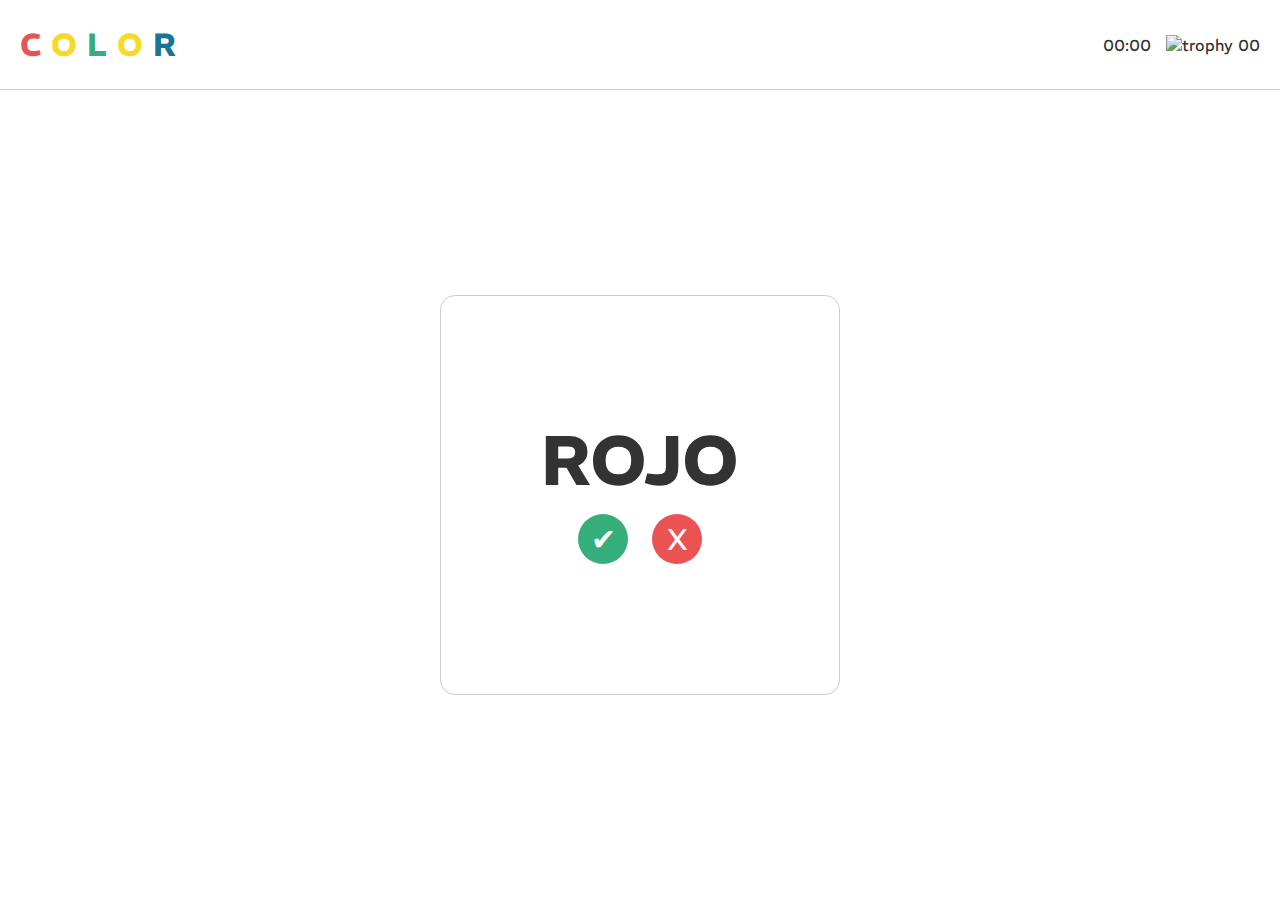
==== index.html @ 69d1f13e "First commit" ====
<!DOCTYPE html>
<html lang="en">

<head>
    <meta charset="UTF-8">
    <meta name="viewport" content="width=device-width, initial-scale=1.0">
    <link rel="icon" type="image/x-icon" href="/img/favicon.ico">
    <link rel="stylesheet" href="style.css">
    <title>COLOR</title>
</head>

<body>
    <header>
        <h1 class="logo">
            <span class="red">C</span>
            <span class="yellow">O</span>
            <span class="green">L</span>
            <span class="yellow">O</span>
            <span class="blue">R</span>
        </h1>
        <div class="score">
            <div id="timer" class="clock">00:00</div>
            <img src="https://cdn-icons-png.flaticon.com/512/3112/3112946.png" alt="trophy">
            <p id="score-counter">00</p>
        </div>

    </header>

    <main>
        <div class="box">
            <h1 id="color-text"></h1>

            <div>
                <button id="correct-btn" class="button correctBtn">✔</button>
                <button id="incorrect-btn" class="button incorrectBtn">X</button>
            </div>

        </div>


    </main>

    <script src="js/main.js"></script>
    <script src="js/alerts.js"></script>
    <script src="https://cdn.jsdelivr.net/npm/sweetalert2@11"></script>
</body>

</html>
---- style.css ----
@import url('https://fonts.googleapis.com/css2?family=REM&display=swap');

* {
    margin: 0;
    padding: 0;
    box-sizing: border-box;
    font-family: 'REM', sans-serif;
}

body {
    background-color: #ffffff;
    color: #333333;
}

/* HEADER_______________________________ */
header {
    width: 100%;
    height: 10vh;
    display: flex;
    padding: 10px 20px;
    align-items: center;
    justify-content: space-between;
    border-bottom: 1px #cccccc solid;
}

header .logo .red {
    color: #EB5353;
}

header .logo .yellow {
    color: #F9D923;
}

header .logo .green {
    color: #36AE7C;
}

header .logo .blue {
    color: #187498;
}

header .score {
    display: flex;
    align-items: center;
    justify-content: center;
}

header .score img {
    height: 20px;
    margin: 0 5px;
}

header .score .clock {
    margin: 0 10px;
}

/* CONTENT_______________________________ */
main {
    height: 90vh;
    display: flex;
    justify-content: center;
    align-items: center;
}

main .box {
    display: flex;
    align-items: center;
    justify-content: center;
    flex-direction: column;
    width: 400px;
    height: 400px;
    border-radius: 15px;
    border: 1px #cccccc solid;
}

main .box h1 {
    font-size: 70px;
}

main .box .button {
    width: 50px;
    height: 50px;
    margin: 10px;
    font-size: 30px;
    color: #ffffff;
    border-radius: 50%;
    border: none;
}

main .box .correctBtn {
    background-color: #36AE7C;
}

main .box .incorrectBtn {
    background-color: #EB5353;
}
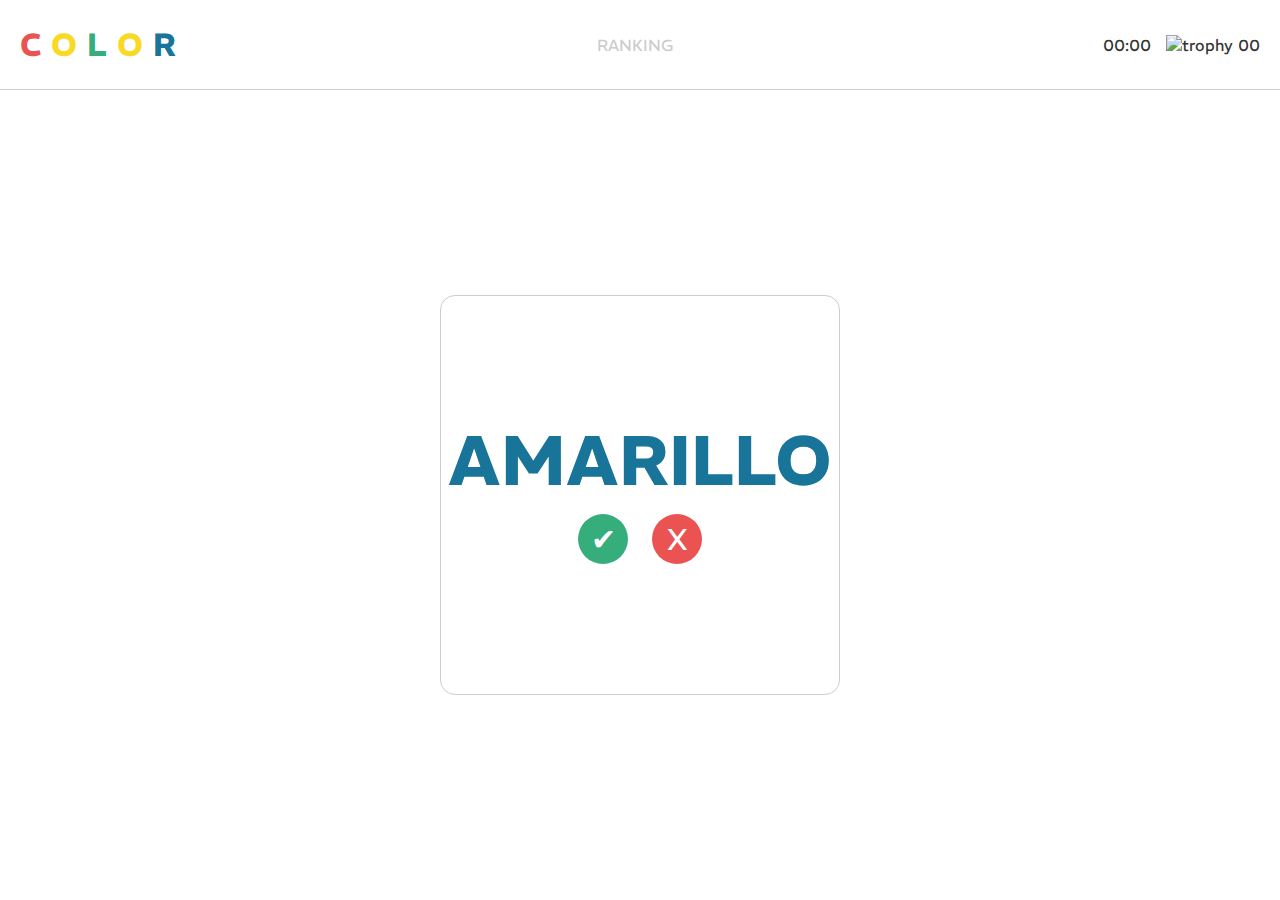
==== commit 15127b9a: "Agregue Ranking" ====
--- a/index.html
+++ b/index.html
@@ -2,47 +2,61 @@
 <html lang="en">
 
 <head>
-    <meta charset="UTF-8">
-    <meta name="viewport" content="width=device-width, initial-scale=1.0">
-    <link rel="icon" type="image/x-icon" href="/img/favicon.ico">
-    <link rel="stylesheet" href="style.css">
-    <title>COLOR</title>
+  <meta charset="UTF-8">
+  <meta name="viewport" content="width=device-width, initial-scale=1.0">
+  <link rel="icon" type="image/x-icon" href="assets/img/favicon.ico">
+  <link rel="stylesheet" href="assets/css/style.css">
+  <title>COLOR</title>
 </head>
 
 <body>
-    <header>
-        <h1 class="logo">
-            <span class="red">C</span>
-            <span class="yellow">O</span>
-            <span class="green">L</span>
-            <span class="yellow">O</span>
-            <span class="blue">R</span>
-        </h1>
-        <div class="score">
-            <div id="timer" class="clock">00:00</div>
-            <img src="https://cdn-icons-png.flaticon.com/512/3112/3112946.png" alt="trophy">
-            <p id="score-counter">00</p>
-        </div>
+  <header>
+    <h1 class="logo">
+      <span class="red">C</span>
+      <span class="yellow">O</span>
+      <span class="green">L</span>
+      <span class="yellow">O</span>
+      <span class="blue">R</span>
+    </h1>
+    <a href="top.html">RANKING</a>
+    <div class="score">
+      <div id="timer" class="clock">00:00</div>
+      <img src="https://cdn-icons-png.flaticon.com/512/3112/3112946.png" alt="trophy">
+      <p id="score-counter">00</p>
+    </div>
+  </header>
 
-    </header>
+  <main>
+    <div class="box">
+      <h1 id="color-text"></h1>
 
-    <main>
-        <div class="box">
-            <h1 id="color-text"></h1>
+      <div>
+        <button id="correct-btn" class="button correctBtn">✔</button>
+        <button id="incorrect-btn" class="button incorrectBtn">X</button>
+      </div>
+    </div>
 
-            <div>
-                <button id="correct-btn" class="button correctBtn">✔</button>
-                <button id="incorrect-btn" class="button incorrectBtn">X</button>
-            </div>
+    <div id=center-box class="center"></div>
 
-        </div>
+  </main>
 
-
-    </main>
-
-    <script src="js/main.js"></script>
-    <script src="js/alerts.js"></script>
-    <script src="https://cdn.jsdelivr.net/npm/sweetalert2@11"></script>
+  <script src="assets/js/main.js"></script>
+  <script src="assets/js/alerts.js"></script>
+  <script src="https://cdn.jsdelivr.net/npm/sweetalert2@11"></script>
 </body>
 
-</html>+</html>
+
+<!--     <div class="stats-box">
+      <h1>STATS</h1>
+      <div class="stats">
+        <p><img src="https://cdn-icons-png.flaticon.com/512/3112/3112946.png" alt="trophy">POINTS:</p>
+        <p><img src="https://cdn-icons-png.flaticon.com/512/3003/3003126.png" alt="timer">TIME:</p>
+      </div>
+      <form>
+        <label for="nickname">NICKNAME:</label>
+        <input type="text" id="nickname" name="nickname">
+        <input type="submit" id="login-button" value="SIGN IN">
+      </form>
+    </div>
+ -->--- a/assets/css/style.css
+++ b/assets/css/style.css
@@ -0,0 +1,165 @@
+@import url('https://fonts.googleapis.com/css2?family=REM&display=swap');
+
+* {
+  margin: 0;
+  padding: 0;
+  box-sizing: border-box;
+  font-family: 'REM', sans-serif;
+}
+
+body {
+  background-color: #ffffff;
+  color: #333333;
+}
+
+/* HEADER_______________________________ */
+header {
+  width: 100%;
+  height: 10vh;
+  display: flex;
+  padding: 10px 20px;
+  align-items: center;
+  justify-content: space-between;
+  border-bottom: 1px #cccccc solid;
+}
+
+header .logo .red {
+  color: #EB5353;
+}
+
+header .logo .yellow {
+  color: #F9D923;
+}
+
+header .logo .green {
+  color: #36AE7C;
+}
+
+header .logo .blue {
+  color: #187498;
+}
+
+header a {
+  text-decoration: none;
+  color: #cccccc;
+}
+
+header .score {
+  display: flex;
+  align-items: center;
+  justify-content: center;
+}
+
+header .score img {
+  height: 20px;
+  margin: 0 5px;
+}
+
+header .score .clock {
+  margin: 0 10px;
+}
+
+/* CONTENT_______________________________ */
+main {
+  height: 90vh;
+  display: flex;
+  justify-content: center;
+  align-items: center;
+}
+
+/* MAIN BOX */
+main .box {
+  display: flex;
+  align-items: center;
+  justify-content: center;
+  flex-direction: column;
+  width: 400px;
+  min-height: 400px;
+  border-radius: 15px;
+  border: 1px #cccccc solid;
+}
+
+main .box h1 {
+  font-size: 70px;
+}
+
+main .box .button {
+  width: 50px;
+  height: 50px;
+  margin: 10px;
+  font-size: 30px;
+  color: #ffffff;
+  border-radius: 50%;
+  border: none;
+}
+
+main .box .correctBtn {
+  background-color: #36AE7C;
+}
+
+main .box .incorrectBtn {
+  background-color: #EB5353;
+}
+
+/*STATS BOX*/
+.center {
+  position: fixed;
+  top: 50%;
+  left: 50%;
+  transform: translate(-50%, -50%);
+}
+
+
+.center .stats-box {
+  display: flex;
+  flex-direction: column;
+  width: 400px;
+  height: 400px;
+  padding: 0 40px;
+  border-radius: 15px;
+  background-color: #ffffff;
+  border: 1px #cccccc solid;
+  font-size: 20px;
+}
+
+.stats-box .stats{
+padding: 20px 0;
+}
+
+.stats-box .stats p img {
+  height: 20px;
+  margin: 0 5px;
+}
+
+.stats-box h1 {
+  text-align: center;
+  padding: 10px 0;
+}
+
+.stats-box form {
+  width: 100%;
+  padding: 20px 0;
+  display: flex;
+  flex-direction: column;
+}
+
+.stats-box form input[type="text"]{
+  outline: none;
+  border: none;
+  padding: 5px 0;
+  margin: 20px 0 0 0;
+  color: #cccccc;
+  font-size: 20px;
+  border-bottom: 1px #cccccc solid;
+}
+
+.stats-box form input[type="submit"]{
+  width: 150px;
+  height: 30px;
+  margin: 20px 0;
+  cursor: pointer;
+  border: none;
+  border-radius: 50px;
+  color: #ffffff;
+  background-color: #36AE7C;
+}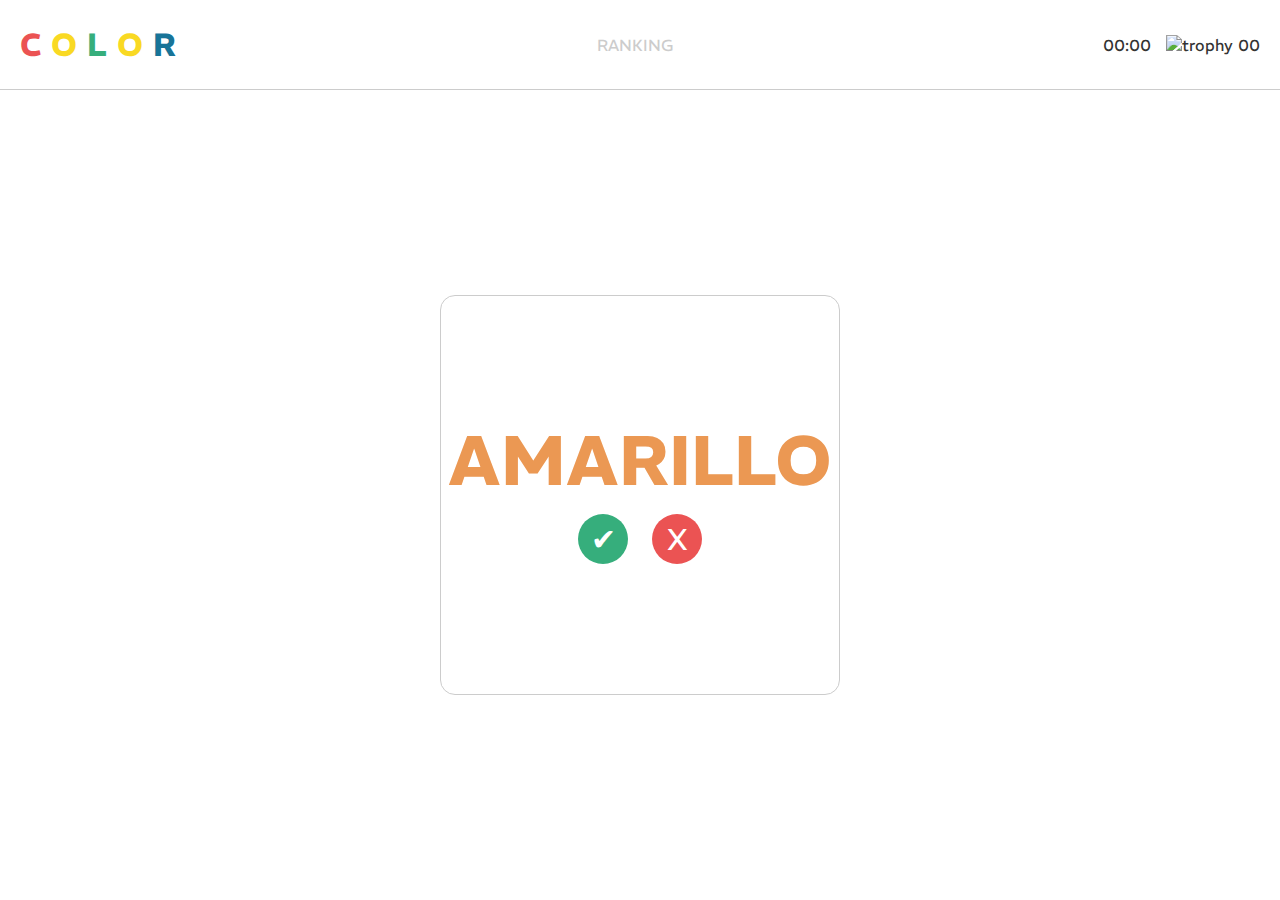
==== commit b934442e: "Repare error al cargar" ====
--- a/index.html
+++ b/index.html
@@ -11,13 +11,15 @@
 
 <body>
   <header>
-    <h1 class="logo">
-      <span class="red">C</span>
-      <span class="yellow">O</span>
-      <span class="green">L</span>
-      <span class="yellow">O</span>
-      <span class="blue">R</span>
-    </h1>
+    <a href="index.html">
+      <h1 class="logo">
+        <span class="red">C</span>
+        <span class="yellow">O</span>
+        <span class="green">L</span>
+        <span class="yellow">O</span>
+        <span class="blue">R</span>
+      </h1>
+    </a>
     <a href="top.html">RANKING</a>
     <div class="score">
       <div id="timer" class="clock">00:00</div>
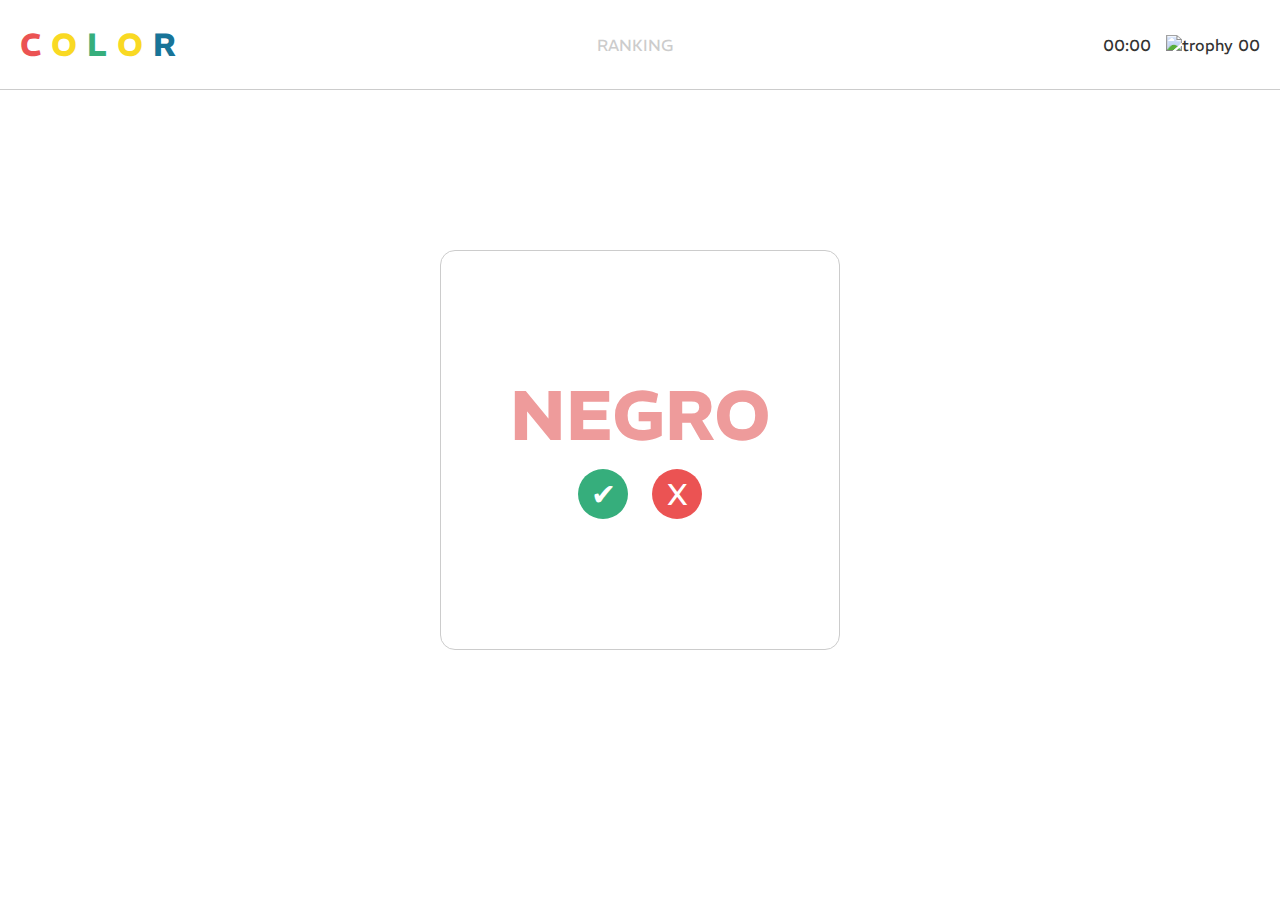
==== commit 04525ddd: "Agregué animaciones y reparé errores" ====
--- a/index.html
+++ b/index.html
@@ -10,6 +10,7 @@
 </head>
 
 <body>
+  <div id="bouncyCircle"></div>
   <header>
     <a href="index.html">
       <h1 class="logo">
@@ -42,23 +43,9 @@
 
   </main>
 
+  <script src="https://cdn.jsdelivr.net/npm/@mojs/core"></script>
   <script src="assets/js/main.js"></script>
-  <script src="assets/js/alerts.js"></script>
-  <script src="https://cdn.jsdelivr.net/npm/sweetalert2@11"></script>
+  <script src="assets/js/animations.js"></script>
 </body>
 
-</html>
-
-<!--     <div class="stats-box">
-      <h1>STATS</h1>
-      <div class="stats">
-        <p><img src="https://cdn-icons-png.flaticon.com/512/3112/3112946.png" alt="trophy">POINTS:</p>
-        <p><img src="https://cdn-icons-png.flaticon.com/512/3003/3003126.png" alt="timer">TIME:</p>
-      </div>
-      <form>
-        <label for="nickname">NICKNAME:</label>
-        <input type="text" id="nickname" name="nickname">
-        <input type="submit" id="login-button" value="SIGN IN">
-      </form>
-    </div>
- -->+</html>--- a/assets/css/style.css
+++ b/assets/css/style.css
@@ -10,6 +10,7 @@
 body {
   background-color: #ffffff;
   color: #333333;
+  overflow: hidden;
 }
 
 /* HEADER_______________________________ */
@@ -19,7 +20,9 @@
   display: flex;
   padding: 10px 20px;
   align-items: center;
+  position: absolute;
   justify-content: space-between;
+  background-color: #ffffff;
   border-bottom: 1px #cccccc solid;
 }
 
@@ -61,7 +64,7 @@
 
 /* CONTENT_______________________________ */
 main {
-  height: 90vh;
+  height: 100vh;
   display: flex;
   justify-content: center;
   align-items: center;
@@ -73,9 +76,11 @@
   align-items: center;
   justify-content: center;
   flex-direction: column;
+  position: absolute;
   width: 400px;
   min-height: 400px;
   border-radius: 15px;
+  background-color: #ffffff;
   border: 1px #cccccc solid;
 }
 
@@ -101,6 +106,10 @@
   background-color: #EB5353;
 }
 
+main #bouncyCircle {
+  height: 100%;
+}
+
 /*STATS BOX*/
 .center {
   position: fixed;
@@ -122,8 +131,8 @@
   font-size: 20px;
 }
 
-.stats-box .stats{
-padding: 20px 0;
+.stats-box .stats {
+  padding: 20px 0;
 }
 
 .stats-box .stats p img {
@@ -143,7 +152,7 @@
   flex-direction: column;
 }
 
-.stats-box form input[type="text"]{
+.stats-box form input[type="text"] {
   outline: none;
   border: none;
   padding: 5px 0;
@@ -153,7 +162,7 @@
   border-bottom: 1px #cccccc solid;
 }
 
-.stats-box form input[type="submit"]{
+.stats-box form input[type="submit"] {
   width: 150px;
   height: 30px;
   margin: 20px 0;
